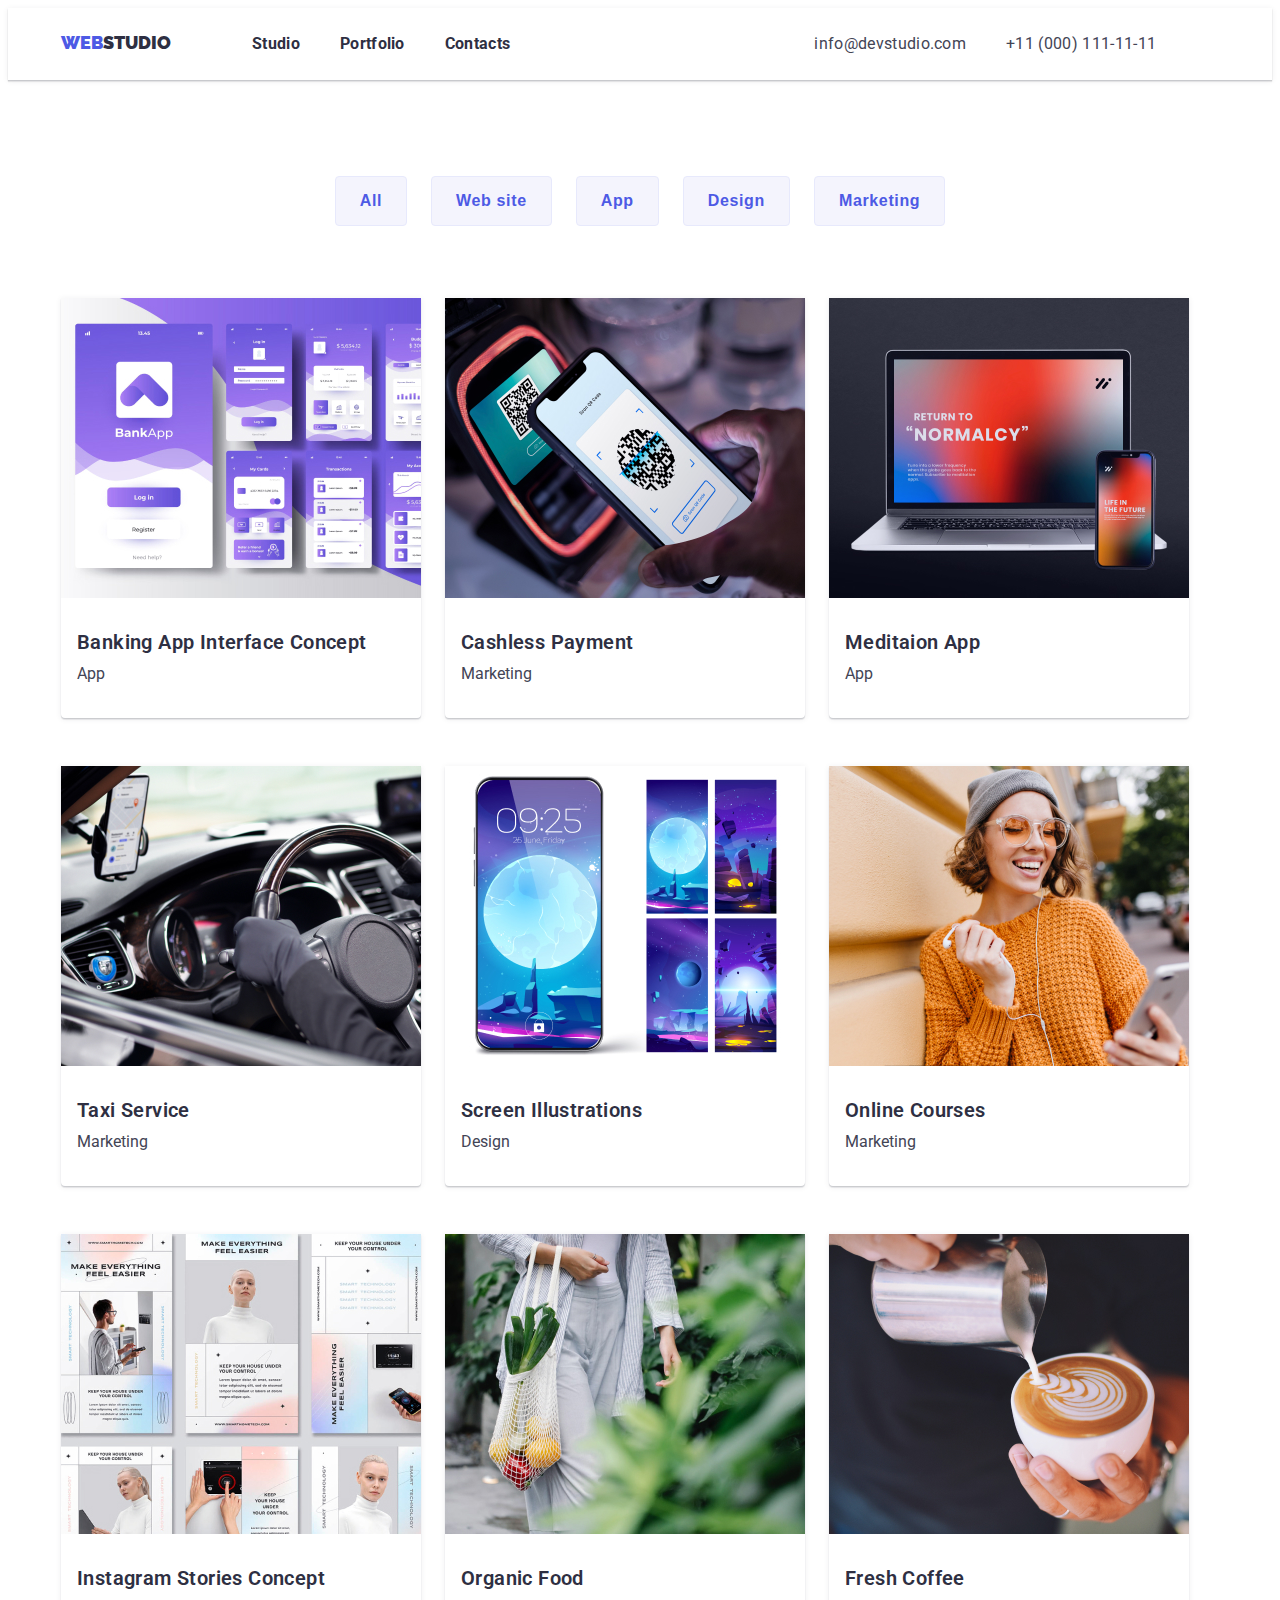
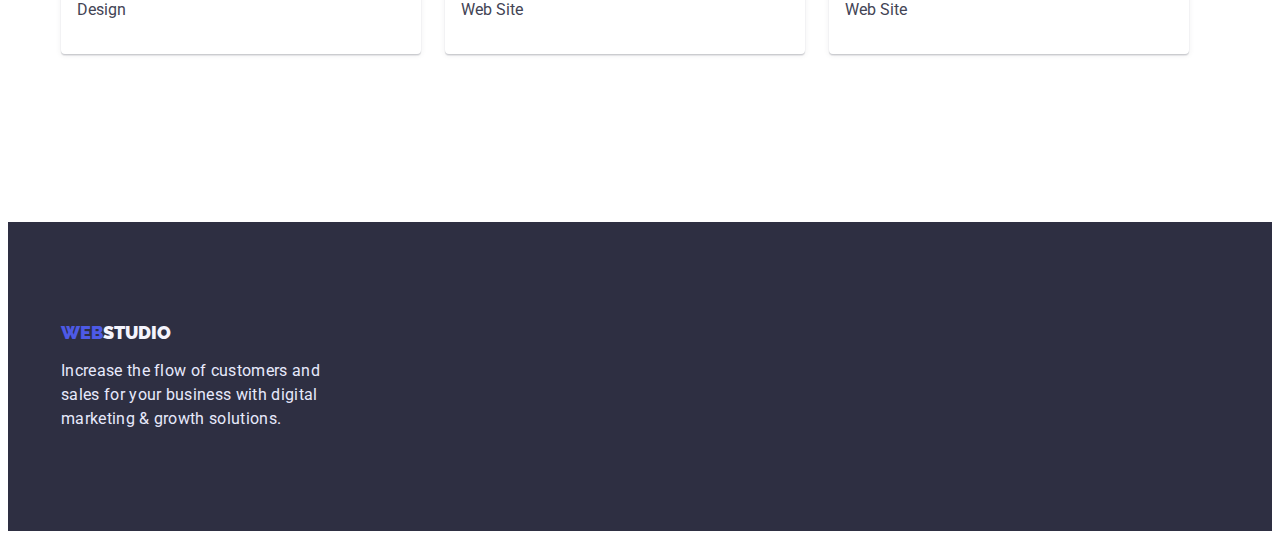
==== potfolio.html @ a554e7f7 "first commit" ====
<!DOCTYPE html>
<html lang="en">
  <head>
    <meta charset="UTF-8" />
    <meta http-equiv="X-UA-Compatible" content="IE=edge" />
    <meta name="viewport" content="width=device-width, initial-scale=1.0" />
    <title>portfolio</title>
    <link rel="stylesheet" href="./index.html" />
    <link
      rel="stylesheet"
      href="https://cdnjs.cloudflare.com/ajax/libs/modern-normalize/1.1.0/modern-normalize.min.css"
      integrity="sha512-wpPYUAdjBVSE4KJnH1VR1HeZfpl1ub8YT/NKx4PuQ5NmX2tKuGu6U/JRp5y+Y8XG2tV+wKQpNHVUX03MfMFn9Q=="
      crossorigin="anonymous"
      referrerpolicy="no-referrer"
    />
    <link rel="stylesheet" href="css/styles.css" />
  </head>
  <body>
    <header class="header">
      <section class="section-header">
        <div class="container">
          <a class="header-logo" href="./index.html"
            ><span class="logo-span">Web</span>Studio</a
          >
          <nav>
            <ul class="navigation">
              <li class="navigation-item">
                <a class="navigation-link" href="./index.html">Studio</a>
              </li>
              <li class="navigation-item">
                <a class="navigation-link" href="./potfolio.html">Portfolio</a>
              </li>
              <li class="navigation-item">
                <a class="navigation-link" href="#">Contacts</a>
              </li>
            </ul>
          </nav>
          <div class="contacts">
            <address class="contacts-link">
              <a class="contacts-email" href="mailto:info@devstudio.com"
                >info@devstudio.com</a
              >
              <a class="contacts-tel" href="tel:+110001111111"
                >+11 (000) 111-11-11</a
              >
            </address>
          </div>
        </div>
      </section>
    </header>
    <main>
      <h1 class="visually-hidden"></h1>
      <section class="portfolio-buttons">
        <div class="container">
          <ul class="buttons">
            <li>
              <button class="portfolio-btn" type="button">
                <span>All</span>
              </button>
            </li>
            <li>
              <button class="portfolio-btn" type="button">
                <span>Web site</span>
              </button>
            </li>
            <li>
              <button class="portfolio-btn" type="button">
                <span>App</span>
              </button>
            </li>
            <li>
              <button class="portfolio-btn" type="button">
                <span>Design</span>
              </button>
            </li>
            <li>
              <button class="portfolio-btn" type="button">
                <span>Marketing</span>
              </button>
            </li>
          </ul>
        </div>
      </section>
      <section class="portfolio">
        <div class="container">
          <ul class="projects">
            <li class="projects-block">
              <img
                src="./images/screens.jpg"
                alt="app interfaces"
                width="360px"
                height="300px"
              />
              <h3 class="projects-text-h">Banking App Interface Concept</h3>
              <p class="projects-text-p">App</p>
            </li>
            <li class="projects-block">
              <img
                src="./images/cashless.jpg"
                alt="cashless payment"
                width="360px"
                height="300px"
              />
              <h3 class="projects-text-h">Cashless Payment</h3>
              <p class="projects-text-p">Marketing</p>
            </li>
            <li class="projects-block">
              <img
                src="./images/compphone.jpg"
                alt="computer and phone"
                width="360px"
                height="300px"
              />
              <h3 class="projects-text-h">Meditaion App</h3>
              <p class="projects-text-p">App</p>
            </li>
            <li class="projects-block">
              <img
                src="./images/car.jpg"
                alt="car"
                width="360px"
                height="300px"
              />
              <h3 class="projects-text-h">Taxi Service</h3>
              <p class="projects-text-p">Marketing</p>
            </li>
            <li class="projects-block">
              <img
                src="./images/phone.jpg"
                alt="phone"
                width="360px"
                height="300px"
              />
              <h3 class="projects-text-h">Screen Illustrations</h3>
              <p class="projects-text-p">Design</p>
            </li>
            <li class="projects-block">
              <img
                src="./images/girl.jpg"
                alt="girl"
                width="360px"
                height="300px"
              />
              <h3 class="projects-text-h">Online Courses</h3>
              <p class="projects-text-p">Marketing</p>
            </li>
            <li class="projects-block">
              <img
                src="./images/interfaces.jpg"
                alt="website interfaces"
                width="360px"
                height="300px"
              />
              <h3 class="projects-text-h">Instagram Stories Concept</h3>
              <p class="projects-text-p">Design</p>
            </li>
            <li class="projects-block">
              <img
                src="./images/fruits.jpg"
                alt="fruits"
                width="360px"
                height="300px"
              />
              <h3 class="projects-text-h">Organic Food</h3>
              <p class="projects-text-p">Web Site</p>
            </li>
            <li class="projects-block">
              <img
                src="./images/coffee.jpg"
                alt="coffee"
                width="360px"
                height="300px"
              />
              <h3 class="projects-text-h">Fresh Coffee</h3>
              <p class="projects-text-p">Web Site</p>
            </li>
          </ul>
        </div>
      </section>
    </main>
    <footer class="footer">
      <section class="section-footer">
        <div class="container">
          <div class="footer-block">
            <a class="footer-logo" href="./index.html"
              ><span class="footer-span">Web</span>Studio
            </a>
            <p class="footer-p">
              Increase the flow of customers and sales for your business with
              digital marketing & growth solutions.
            </p>
          </div>
        </div>
      </section>
    </footer>
  </body>
</html>
---- css/styles.css ----
@import url("https://fonts.googleapis.com/css2?family=Raleway:wght@700&family=Roboto:wght@400;500;700;900&display=swap");

:root {
  --iris: #4d5ae5;
  --white: #ffffff;
  --slate: #434455;
  --corn-flower: #e7e9fc;
  --cloud: #f4f4fd;
  --navy-blue: #2e2f42;
  --button-animation: #404bbf;
}
.visually-hidden {
  position: absolute;
  width: 1px;
  height: 1px;
  margin: -1px;
  border: 0;
  padding: 0;
  white-space: nowrap;
  clip-path: inset(100%);
  clip: rect(0 0 0 0);
  overflow: hidden;
}

body {
  font-size: 16px;
  letter-spacing: 0.02;
  font-family: "Roboto", sans-serif;
  background-color: var(--white);
  color: var(--navyblue);
}

h1,
h2,
h3,
h4,
h5,
h6,
p {
  margin: 0;
}

img {
  display: block;
  max-width: 100%;
  height: auto;
}

ul,
ol {
  list-style: none;
  padding-left: 0;
  margin: 0;
}

a {
  text-decoration: none;
}

address {
  font-style: normal;
}

button {
  display: block;
  cursor: pointer;
  border: none;
  border-radius: 4px;
}

.section {
  padding-top: 120px;
  padding-bottom: 120px;
}

.container {
  width: 1158px;
  margin: 0 auto;
  padding: 0 15px;
}

.header {
  padding: 24px;
  box-shadow: 0px 2px 1px rgba(46, 47, 66, 0.08),
    0px 1px 1px rgba(46, 47, 66, 0.16), 0px 1px 6px rgba(46, 47, 66, 0.08);
}

.header-logo {
  font-size: 18px;
  font-family: Raleway;
  text-transform: uppercase;
  font-weight: 900;
  color: var(--navy-blue);
}

nav {
  display: inline-block;
}

.header-logo .logo-span {
  color: var(--iris);
}

.navigation {
  display: flex;
  padding-left: 77px;
  gap: 40px;
}

.navigation-item {
  display: inline-block;
}

.navigation-link {
  font-weight: 700;
  font-size: 16px;
  line-height: 1.5;
  letter-spacing: 0.02em;
  color: var(--navy-blue);
}

.navigation-link:hover {
  color: var(--iris);
}

.contacts {
  display: inline-block;
  font-weight: 400;
  font-size: 16px;
  line-height: 1.5;
  letter-spacing: 0.02em;
}

.contacts-link {
  padding-left: 300px;
  display: flex;
  gap: 40px;
}

.contacts-tel {
  color: var(--slate);
}

.contacts-tel:hover {
  color: var(--iris);
}

.contacts-email {
  color: var(--slate);
}

.contacts-email:hover {
  color: var(--iris);
}

.section-solutions {
  background-color: var(--navy-blue);
  padding: 192px 0;
}

.main-text {
  font-weight: 700;
  font-size: 56px;
  line-height: 1.07;
  text-align: center;
  width: 492px;
  margin: 0 auto;
  margin-bottom: 48px;
  color: var(--white);
}

.button-main {
  margin: 0 auto;
  display: block;
  min-width: 170px;
  cursor: pointer;
  font-weight: 700;
  font-size: 16px;
  padding: 16px 32px;
  color: var(--white);
  background-color: var(--iris);
  box-shadow: 0px 3px 1px rgb(48 30 30 / 10%), 0px 2px 1px rgb(0 0 0 / 8%),
    0px 2px 2px rgb(0 0 0 / 12%);
}

.button-main:hover {
  background-color: var(--button-animation);
}

.text-box {
  display: flex;
  padding: 120px 0;
  gap: 24px;
}

.text-text {
  width: 264px;
}

.text-h {
  font-weight: 600;
  font-size: 20px;
  line-height: 1.2;
  letter-spacing: 0.02em;
  color: var(--navy-blue);
  margin-bottom: 8px;
}

.text-p {
  font-weight: 400;
  font-size: 16px;
  line-height: 1.5;
  letter-spacing: 0.02em;
  color: var(--slate);
}

.big-text {
  margin-bottom: 72px;
  font-weight: 600;
  font-size: 36px;
  line-height: 1.1;
  text-align: center;
  letter-spacing: 0.02em;
  text-transform: capitalize;
  color: var(--navy-blue);
}

.main-images {
  display: flex;
  margin-bottom: 120px;
  gap: 24px;
}

.team {
  display: flex;
  gap: 24px;
  text-align: center;
  background-color: var(--cloud);
}

.team-text {
  margin-top: 120px;
  margin-bottom: 72px;
  font-weight: 600;
  font-size: 36px;
  line-height: 1.1;
  letter-spacing: 0.02em;
  text-transform: capitalize;
  color: var(--navy-blue);
}

.team-text-h {
  padding-top: 32px;
  margin-bottom: 8px;
  font-weight: 600;
  font-size: 20px;
  line-height: 1.2;
  letter-spacing: 0.02em;
  color: var(--navy-blue);
}

.team-text-p {
  font-weight: 400;
  font-size: 16px;
  line-height: 1.5;
  color: var(--slate);
}

.team-block {
  width: 264px;
  height: 380px;
  margin-bottom: 120px;
  background-color: #ffffff;
  box-shadow: 0px 1px 6px rgba(46, 47, 66, 0.08),
    0px 1px 1px rgba(46, 47, 66, 0.16), 0px 2px 1px rgba(46, 47, 66, 0.08);
  border-radius: 0px 0px 4px 4px;
}

.section-footer {
  background-color: var(--navy-blue);
}

.footer-block {
  padding-top: 100px;
  padding-bottom: 100px;
  width: 264px;
}

.footer-logo {
  font-size: 18px;
  font-family: Raleway;
  text-transform: uppercase;
  font-weight: 900;
  color: var(--cloud);
}

.footer-span {
  color: var(--iris);
}

.footer-p {
  padding-top: 16px;
  font-weight: 400;
  font-size: 16px;
  line-height: 1.5;
  letter-spacing: 0.02em;
  color: var(--corn-flower);
}

.buttons {
  display: flex;
  justify-content: center;
  gap: 24px;
  margin: 0 auto;
  padding-top: 96px;
  padding-bottom: 72px;
}

.portfolio-btn {
  display: block;
  padding: 12px 24px;
  border-radius: 4px;
  cursor: pointer;
  font-weight: 700;
  font-size: 16px;
  line-height: 1.5;
  letter-spacing: 0.04em;
  color: var(--iris);
  background-color: var(--cloud);
  border: 1px solid var(--corn-flower);
}

.portfolio-btn:hover {
  color: var(--white);
  background-color: var(--iris);
  box-shadow: 0px 3px 1px rgb(48 30 30 / 10%), 0px 2px 1px rgb(0 0 0 / 8%),
    0px 2px 2px rgb(0 0 0 / 12%);
}

.projects {
  display: flex;
  flex-wrap: wrap;
  margin: 0 auto;
  margin-bottom: 120px;
}

.projects-block {
  margin-right: 24px;
  margin-bottom: 48px;
  display: block;
  width: 360px;
  height: 420px;
  /* margin-bottom: 120px; */
  background-color: #ffffff;
  box-shadow: 0px 1px 6px rgba(46, 47, 66, 0.08),
    0px 1px 1px rgba(46, 47, 66, 0.16), 0px 2px 1px rgba(46, 47, 66, 0.08);
  border-radius: 0px 0px 4px 4px;
}

.projects-block:nth-child(3n) {
  margin-right: 0px;
}

.projects-text-h {
  padding-top: 32px;
  margin-left: 16px;
  margin-bottom: 8px;
  font-weight: 600;
  font-size: 20px;
  line-height: 1.2;
  letter-spacing: 0.02em;
  color: var(--navy-blue);
}

.projects-text-p {
  margin-left: 16px;
  font-weight: 400;
  font-size: 16px;
  line-height: 1.5;
  color: var(--slate);
}
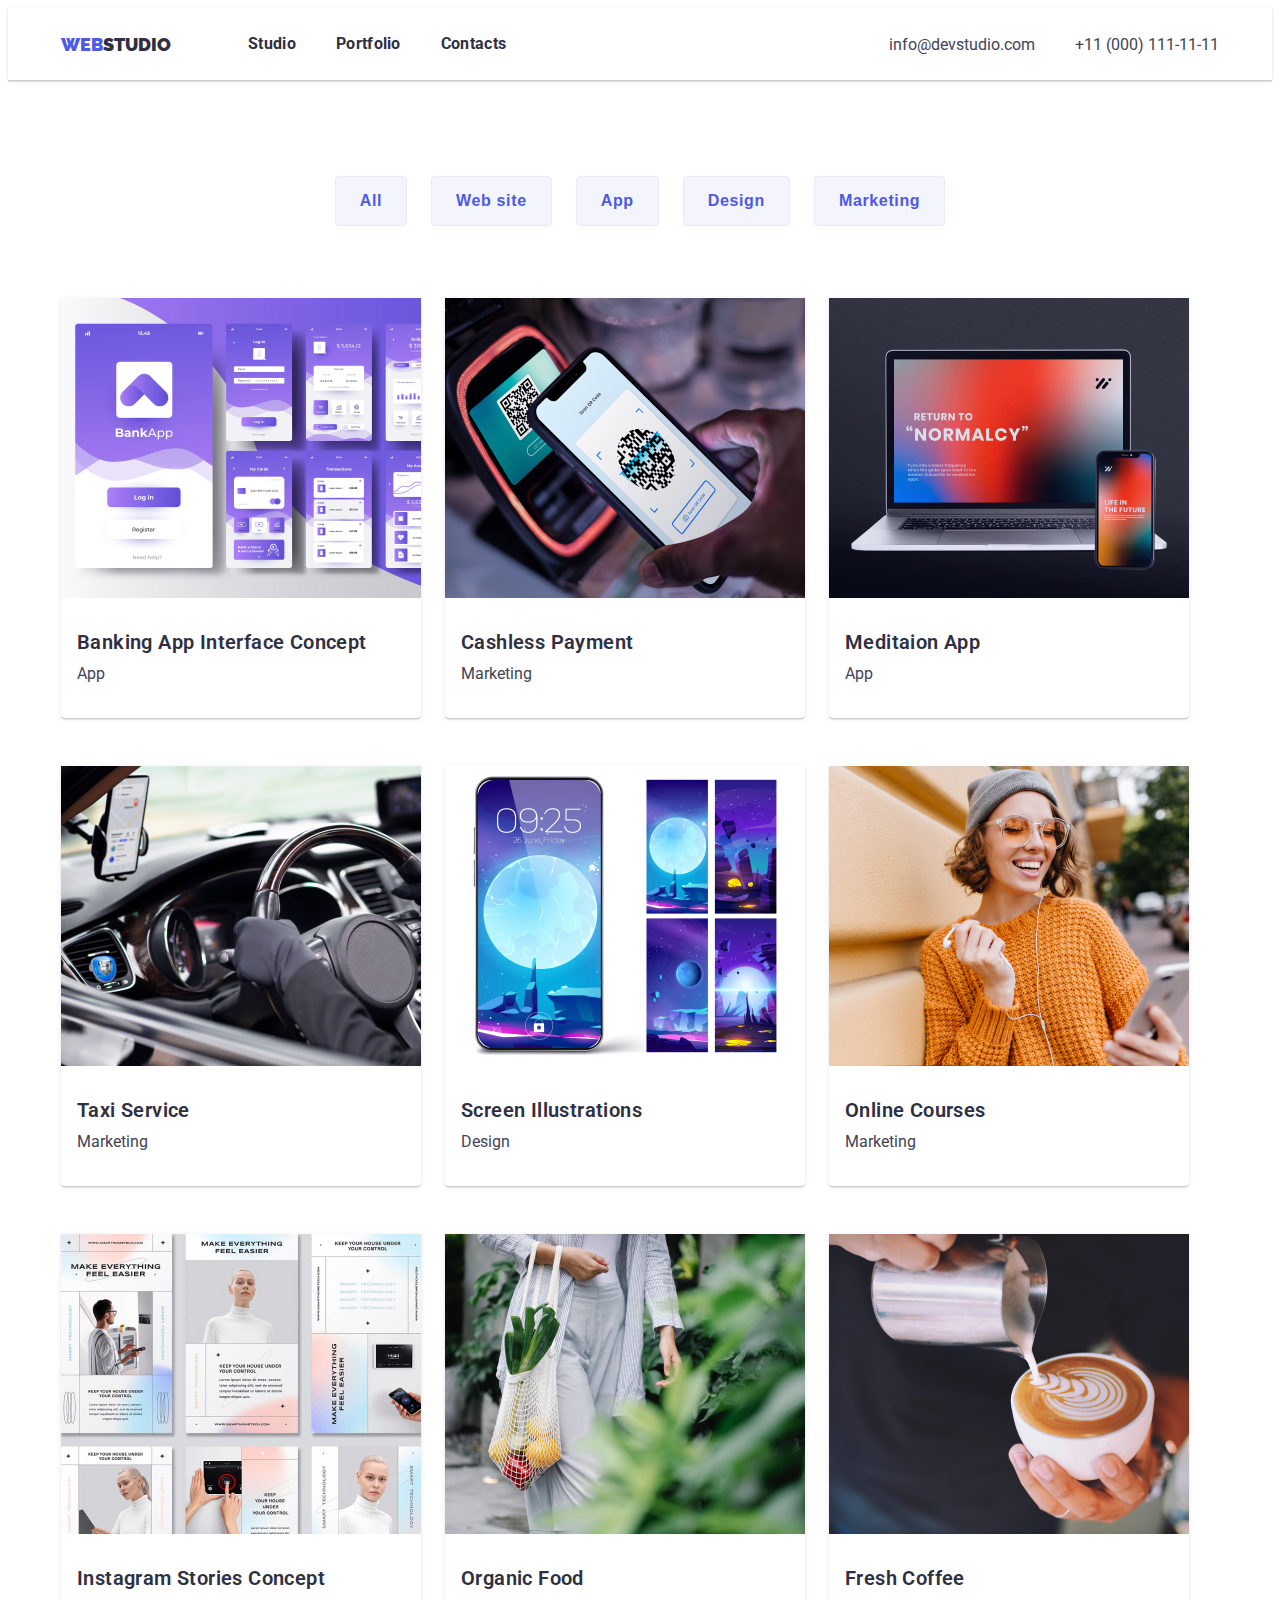
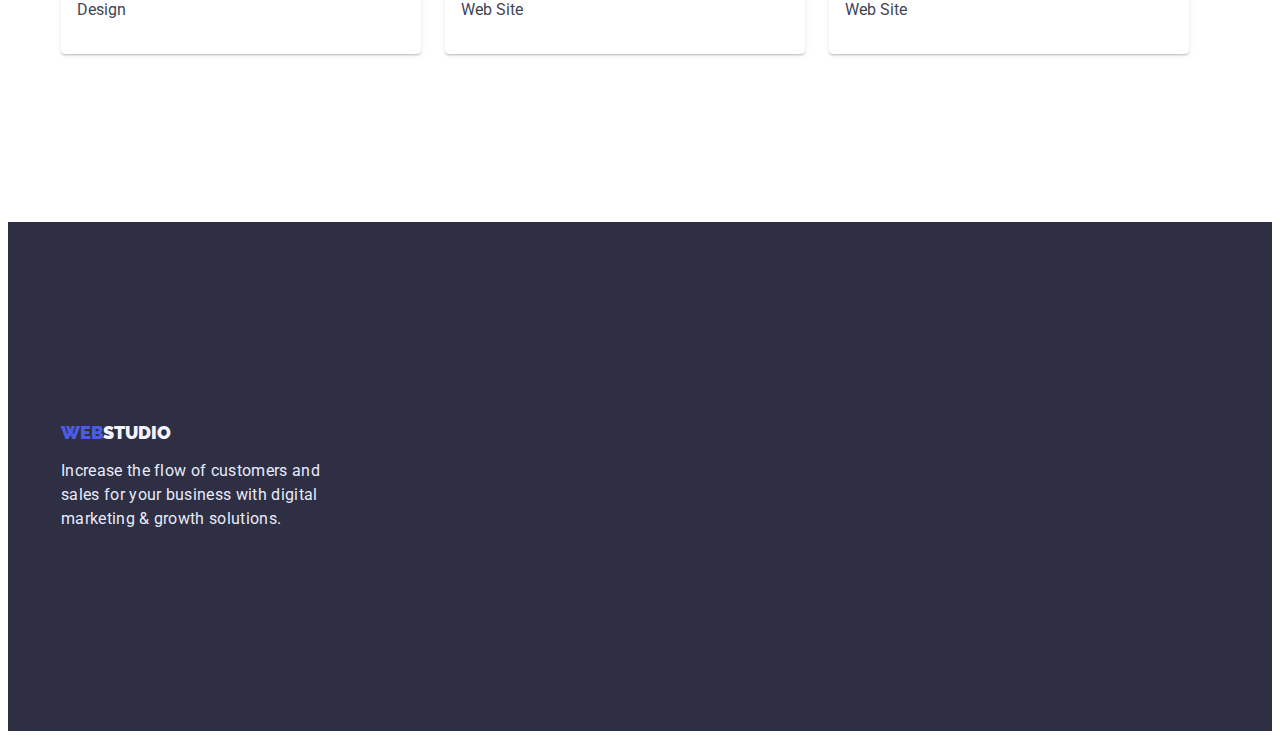
==== commit added115: "Change styles.css" ====
--- a/potfolio.html
+++ b/potfolio.html
@@ -17,36 +17,32 @@
   </head>
   <body>
     <header class="header">
-      <section class="section-header">
-        <div class="container">
-          <a class="header-logo" href="./index.html"
-            ><span class="logo-span">Web</span>Studio</a
+      <div class="container section-header">
+        <a class="header-logo" href="./index.html"
+          ><span class="logo-span">Web</span>Studio</a
+        >
+        <nav>
+          <ul class="navigation">
+            <li class="navigation-item">
+              <a class="navigation-link" href="./index.html">Studio</a>
+            </li>
+            <li class="navigation-item">
+              <a class="navigation-link" href="./potfolio.html">Portfolio</a>
+            </li>
+            <li class="navigation-item">
+              <a class="navigation-link" href="#">Contacts</a>
+            </li>
+          </ul>
+        </nav>
+        <address class="contacts-link">
+          <a class="contacts-email" href="mailto:info@devstudio.com"
+            >info@devstudio.com</a
           >
-          <nav>
-            <ul class="navigation">
-              <li class="navigation-item">
-                <a class="navigation-link" href="./index.html">Studio</a>
-              </li>
-              <li class="navigation-item">
-                <a class="navigation-link" href="./potfolio.html">Portfolio</a>
-              </li>
-              <li class="navigation-item">
-                <a class="navigation-link" href="#">Contacts</a>
-              </li>
-            </ul>
-          </nav>
-          <div class="contacts">
-            <address class="contacts-link">
-              <a class="contacts-email" href="mailto:info@devstudio.com"
-                >info@devstudio.com</a
-              >
-              <a class="contacts-tel" href="tel:+110001111111"
-                >+11 (000) 111-11-11</a
-              >
-            </address>
-          </div>
-        </div>
-      </section>
+          <a class="contacts-tel" href="tel:+110001111111"
+            >+11 (000) 111-11-11</a
+          >
+        </address>
+      </div>
     </header>
     <main>
       <h1 class="visually-hidden"></h1>
@@ -179,19 +175,17 @@
       </section>
     </main>
     <footer class="footer">
-      <section class="section-footer">
-        <div class="container">
-          <div class="footer-block">
-            <a class="footer-logo" href="./index.html"
-              ><span class="footer-span">Web</span>Studio
-            </a>
-            <p class="footer-p">
-              Increase the flow of customers and sales for your business with
-              digital marketing & growth solutions.
-            </p>
-          </div>
+      <div class="container">
+        <div class="footer-block">
+          <a class="footer-logo" href="./index.html"
+            ><span class="footer-span">Web</span>Studio
+          </a>
+          <p class="footer-p">
+            Increase the flow of customers and sales for your business with
+            digital marketing & growth solutions.
+          </p>
         </div>
-      </section>
+      </div>
     </footer>
   </body>
 </html>
--- a/css/styles.css
+++ b/css/styles.css
@@ -27,7 +27,7 @@
   letter-spacing: 0.02;
   font-family: "Roboto", sans-serif;
   background-color: var(--white);
-  color: var(--navyblue);
+  color: var(--navy-blue);
 }
 
 h1,
@@ -72,7 +72,10 @@
   padding-top: 120px;
   padding-bottom: 120px;
 }
-
+.section-header {
+  display: flex;
+  align-items: center;
+}
 .container {
   width: 1158px;
   margin: 0 auto;
@@ -80,7 +83,7 @@
 }
 
 .header {
-  padding: 24px;
+  padding: 24px 0;
   box-shadow: 0px 2px 1px rgba(46, 47, 66, 0.08),
     0px 1px 1px rgba(46, 47, 66, 0.16), 0px 1px 6px rgba(46, 47, 66, 0.08);
 }
@@ -94,7 +97,7 @@
 }
 
 nav {
-  display: inline-block;
+  margin-left: 77px;
 }
 
 .header-logo .logo-span {
@@ -103,7 +106,6 @@
 
 .navigation {
   display: flex;
-  padding-left: 77px;
   gap: 40px;
 }
 
@@ -123,17 +125,9 @@
   color: var(--iris);
 }
 
-.contacts {
-  display: inline-block;
-  font-weight: 400;
-  font-size: 16px;
-  line-height: 1.5;
-  letter-spacing: 0.02em;
-}
-
 .contacts-link {
-  padding-left: 300px;
-  display: flex;
+  display: flex;
+  margin-left: auto;
   gap: 40px;
 }
 
@@ -187,9 +181,11 @@
   background-color: var(--button-animation);
 }
 
+.text-blocks {
+  padding: 120px 0;
+}
 .text-box {
   display: flex;
-  padding: 120px 0;
   gap: 24px;
 }
 
@@ -224,35 +220,42 @@
   text-transform: capitalize;
   color: var(--navy-blue);
 }
+.sectiom-features {
+  padding-bottom: 120px;
+}
 
 .main-images {
   display: flex;
-  margin-bottom: 120px;
+  padding-bottom: 120px;
   gap: 24px;
 }
 
 .team {
+  padding: 120px 0;
+  background-color: var(--corn-flower);
+}
+.teams {
   display: flex;
   gap: 24px;
   text-align: center;
-  background-color: var(--cloud);
 }
 
 .team-text {
-  margin-top: 120px;
   margin-bottom: 72px;
   font-weight: 600;
+  text-align: center;
   font-size: 36px;
   line-height: 1.1;
   letter-spacing: 0.02em;
   text-transform: capitalize;
   color: var(--navy-blue);
 }
-
+.team-text-block {
+  padding: 32px;
+}
 .team-text-h {
-  padding-top: 32px;
   margin-bottom: 8px;
-  font-weight: 600;
+  font-weight: 700;
   font-size: 20px;
   line-height: 1.2;
   letter-spacing: 0.02em;
@@ -268,16 +271,15 @@
 
 .team-block {
   width: 264px;
-  height: 380px;
-  margin-bottom: 120px;
   background-color: #ffffff;
   box-shadow: 0px 1px 6px rgba(46, 47, 66, 0.08),
     0px 1px 1px rgba(46, 47, 66, 0.16), 0px 2px 1px rgba(46, 47, 66, 0.08);
   border-radius: 0px 0px 4px 4px;
 }
 
-.section-footer {
+.footer {
   background-color: var(--navy-blue);
+  padding: 100px 0;
 }
 
 .footer-block {
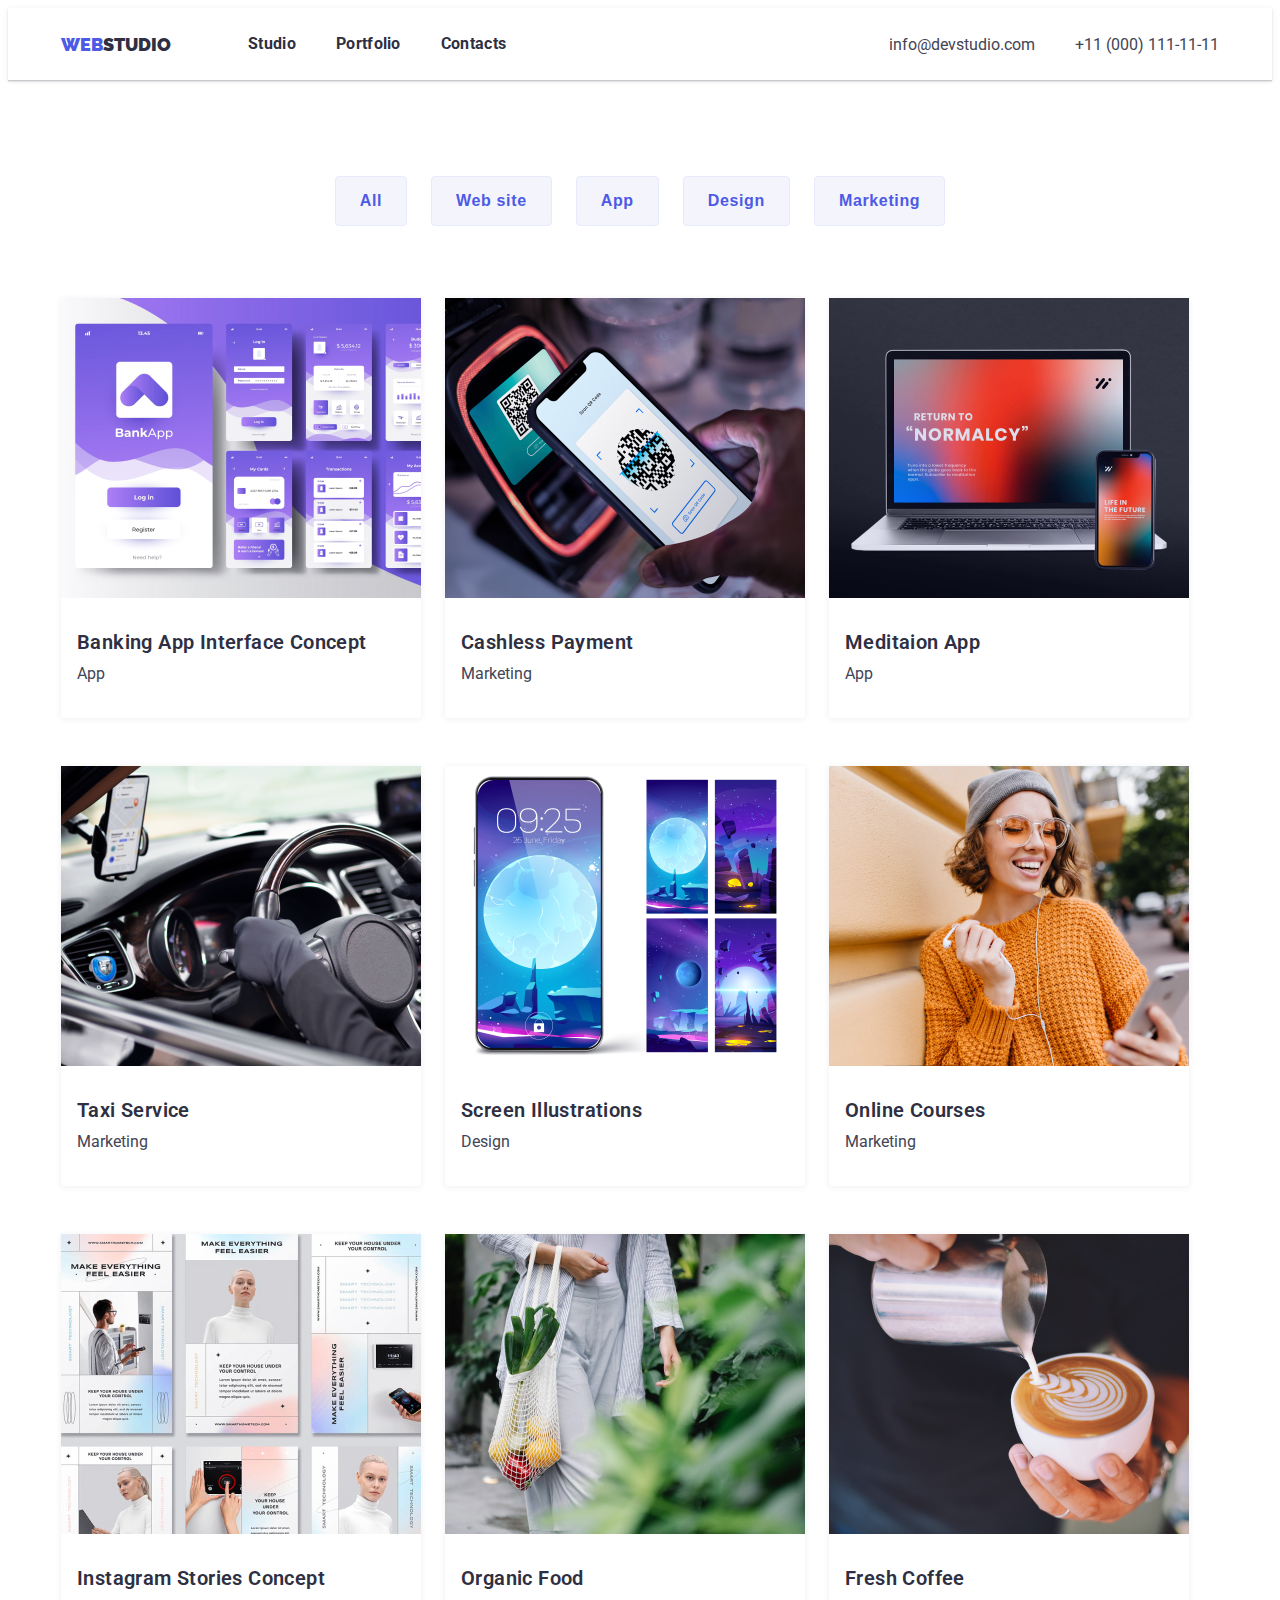
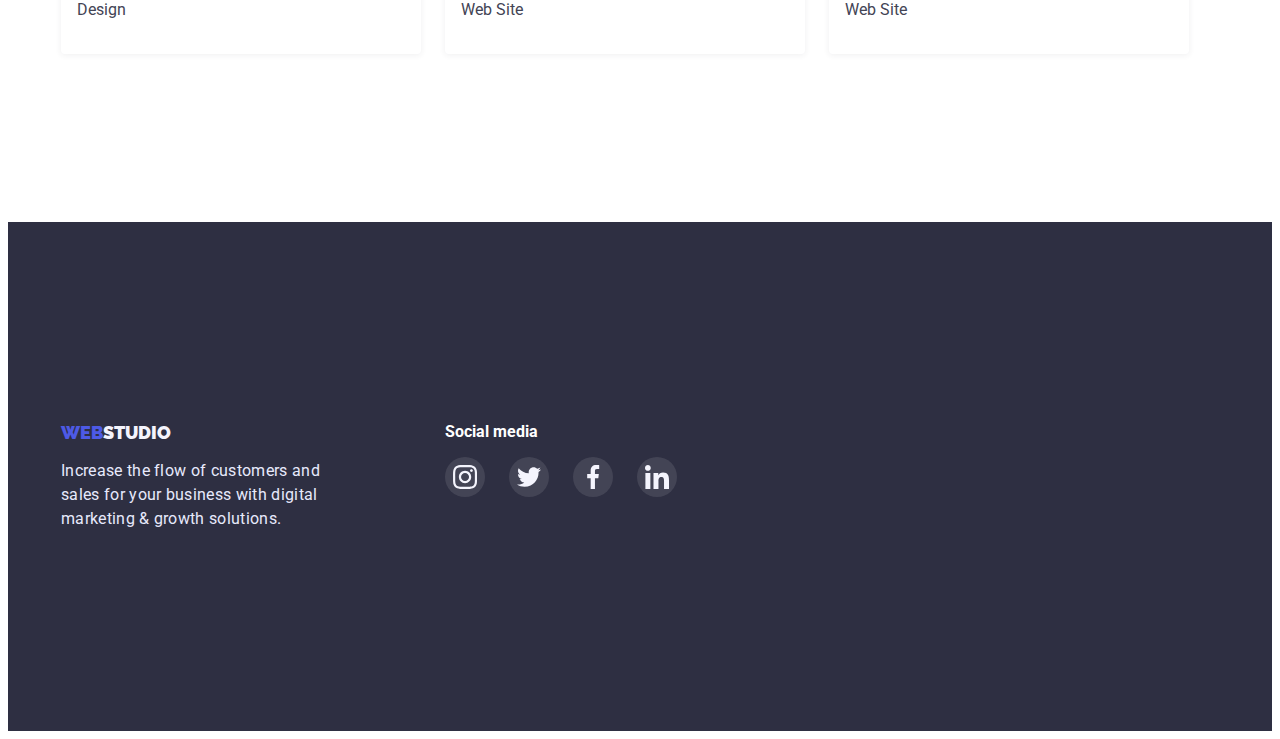
==== commit 6c19b76e: "first commit" ====
--- a/potfolio.html
+++ b/potfolio.html
@@ -175,7 +175,7 @@
       </section>
     </main>
     <footer class="footer">
-      <div class="container">
+      <div class="container section-footer">
         <div class="footer-block">
           <a class="footer-logo" href="./index.html"
             ><span class="footer-span">Web</span>Studio
@@ -185,6 +185,40 @@
             digital marketing & growth solutions.
           </p>
         </div>
+
+        <div class="media-links">
+          <h4 class="social-media-text">Social media</h4>
+          <ul class="footer-buttons">
+            <li>
+              <button class="footer-btn">
+                <svg class="icon-footer">
+                  <use href="./images/icons.svg#icon-instagram"></use>
+                </svg>
+              </button>
+            </li>
+            <li>
+              <button class="footer-btn">
+                <svg class="icon-footer">
+                  <use href="./images/icons.svg#icon-twitter"></use>
+                </svg>
+              </button>
+            </li>
+            <li>
+              <button class="footer-btn">
+                <svg class="icon-footer">
+                  <use href="./images/icons.svg#icon-facebook"></use>
+                </svg>
+              </button>
+            </li>
+            <li>
+              <button class="footer-btn">
+                <svg class="icon-footer">
+                  <use href="./images/icons.svg#icon-linkedin"></use>
+                </svg>
+              </button>
+            </li>
+          </ul>
+        </div>
       </div>
     </footer>
   </body>
--- a/css/styles.css
+++ b/css/styles.css
@@ -8,6 +8,7 @@
   --cloud: #f4f4fd;
   --navy-blue: #2e2f42;
   --button-animation: #404bbf;
+  --icon-hover: #31d0aa;
 }
 .visually-hidden {
   position: absolute;
@@ -72,10 +73,12 @@
   padding-top: 120px;
   padding-bottom: 120px;
 }
+
 .section-header {
   display: flex;
   align-items: center;
 }
+
 .container {
   width: 1158px;
   margin: 0 auto;
@@ -148,7 +151,16 @@
 }
 
 .section-solutions {
-  background-color: var(--navy-blue);
+  max-width: 1440px;
+  height: 603px;
+  background-image: linear-gradient(
+      rgba(46, 47, 66, 0.7),
+      rgba(46, 47, 66, 0.7)
+    ),
+    url(../images/people-office.jpg);
+
+  background-repeat: no-repeat;
+  background-size: cover;
   padding: 192px 0;
 }
 
@@ -181,9 +193,23 @@
   background-color: var(--button-animation);
 }
 
+.text-block-svgs {
+  padding: 24px;
+  margin-bottom: 8px;
+  text-align: center;
+  background-color: var(--cloud);
+  border-radius: 4px;
+}
+
+.icons-text-block {
+  width: 64px;
+  height: 64px;
+}
+
 .text-blocks {
   padding: 120px 0;
 }
+
 .text-box {
   display: flex;
   gap: 24px;
@@ -220,6 +246,7 @@
   text-transform: capitalize;
   color: var(--navy-blue);
 }
+
 .sectiom-features {
   padding-bottom: 120px;
 }
@@ -234,6 +261,7 @@
   padding: 120px 0;
   background-color: var(--corn-flower);
 }
+
 .teams {
   display: flex;
   gap: 24px;
@@ -250,11 +278,14 @@
   text-transform: capitalize;
   color: var(--navy-blue);
 }
+
 .team-text-block {
   padding: 32px;
-}
+  padding-bottom: 0;
+}
+
 .team-text-h {
-  margin-bottom: 8px;
+  margin-bottom: 12px;
   font-weight: 700;
   font-size: 20px;
   line-height: 1.2;
@@ -263,6 +294,7 @@
 }
 
 .team-text-p {
+  margin-bottom: 8px;
   font-weight: 400;
   font-size: 16px;
   line-height: 1.5;
@@ -272,9 +304,80 @@
 .team-block {
   width: 264px;
   background-color: #ffffff;
+  box-shadow: 0px 1px 6px rgba(46, 47, 66, 0.08);
+  border-radius: 0px 0px 4px 4px;
+}
+
+.team-block:hover {
   box-shadow: 0px 1px 6px rgba(46, 47, 66, 0.08),
     0px 1px 1px rgba(46, 47, 66, 0.16), 0px 2px 1px rgba(46, 47, 66, 0.08);
-  border-radius: 0px 0px 4px 4px;
+}
+
+.team-buttons {
+  display: flex;
+  justify-content: center;
+  gap: 24px;
+  margin: 0 auto;
+  padding-bottom: 32px;
+}
+
+.teams-btn {
+  padding: 12px;
+  width: 40px;
+  height: 40px;
+  background-color: var(--iris);
+  border-radius: 100px;
+}
+
+.teams-btn:hover {
+  box-shadow: 0px 1px 6px rgba(46, 47, 66, 0.08),
+    0px 1px 1px rgba(46, 47, 66, 0.16), 0px 2px 1px rgba(46, 47, 66, 0.08);
+}
+
+.icon-teams {
+  width: 16px;
+  height: 16px;
+  color: var(--cloud);
+}
+
+.customers {
+  padding-top: 120px;
+  padding-bottom: 120px;
+}
+
+.customers-text {
+  margin-bottom: 72px;
+  font-weight: 600;
+  font-size: 36px;
+  line-height: 1.1;
+  text-align: center;
+  letter-spacing: 0.02em;
+  text-transform: capitalize;
+  color: var(--navy-blue);
+}
+
+.customers-icons {
+  display: flex;
+  gap: 24px;
+}
+
+.customers-border {
+  padding: 16px 32px;
+  width: 168px;
+  height: 88px;
+  border: 1px solid #8e8f99;
+  border-radius: 4px;
+}
+
+.customers-svg {
+  display: flex;
+  margin: 0 auto;
+  width: 104px;
+  height: 56px;
+}
+
+.section-footer {
+  display: flex;
 }
 
 .footer {
@@ -309,6 +412,42 @@
   color: var(--corn-flower);
 }
 
+.media-links {
+  display: block;
+  padding-top: 100px;
+  padding-bottom: 100px;
+  margin-left: 120px;
+  gap: 40px;
+}
+
+.social-media-text {
+  color: var(--white);
+  margin-bottom: 16px;
+}
+
+.footer-buttons {
+  display: flex;
+  gap: 24px;
+  margin: 0 auto;
+}
+
+.icon-footer {
+  width: 24px;
+  height: 24px;
+}
+
+.footer-btn {
+  padding: 8px;
+  width: 40px;
+  height: 40px;
+  border-radius: 100px;
+  background-color: rgba(255, 255, 255, 0.1);
+}
+
+.footer-btn:hover {
+  background-color: var(--icon-hover);
+}
+
 .buttons {
   display: flex;
   justify-content: center;
@@ -352,11 +491,14 @@
   display: block;
   width: 360px;
   height: 420px;
-  /* margin-bottom: 120px; */
   background-color: #ffffff;
+  box-shadow: 0px 1px 6px rgba(46, 47, 66, 0.08);
+  border-radius: 0px 0px 4px 4px;
+}
+
+.projects-block:hover {
   box-shadow: 0px 1px 6px rgba(46, 47, 66, 0.08),
     0px 1px 1px rgba(46, 47, 66, 0.16), 0px 2px 1px rgba(46, 47, 66, 0.08);
-  border-radius: 0px 0px 4px 4px;
 }
 
 .projects-block:nth-child(3n) {
@@ -381,3 +523,44 @@
   line-height: 1.5;
   color: var(--slate);
 }
+
+.icon {
+  display: inline-block;
+  width: 1em;
+  height: 1em;
+  stroke-width: 0;
+  stroke: currentColor;
+  fill: currentColor;
+}
+
+/* ==========================================
+Single-colored icons can be modified like so:
+.icon-name {
+  font-size: 32px;
+  color: red;
+}
+========================================== */
+
+.icon-client1 {
+  width: 1.9091796875em;
+}
+
+.icon-client2 {
+  width: 1.9091796875em;
+}
+
+.icon-client3 {
+  width: 1.9091796875em;
+}
+
+.icon-client4 {
+  width: 1.9091796875em;
+}
+
+.icon-client5 {
+  width: 1.9091796875em;
+}
+
+.icon-client6 {
+  width: 1.9091796875em;
+}
